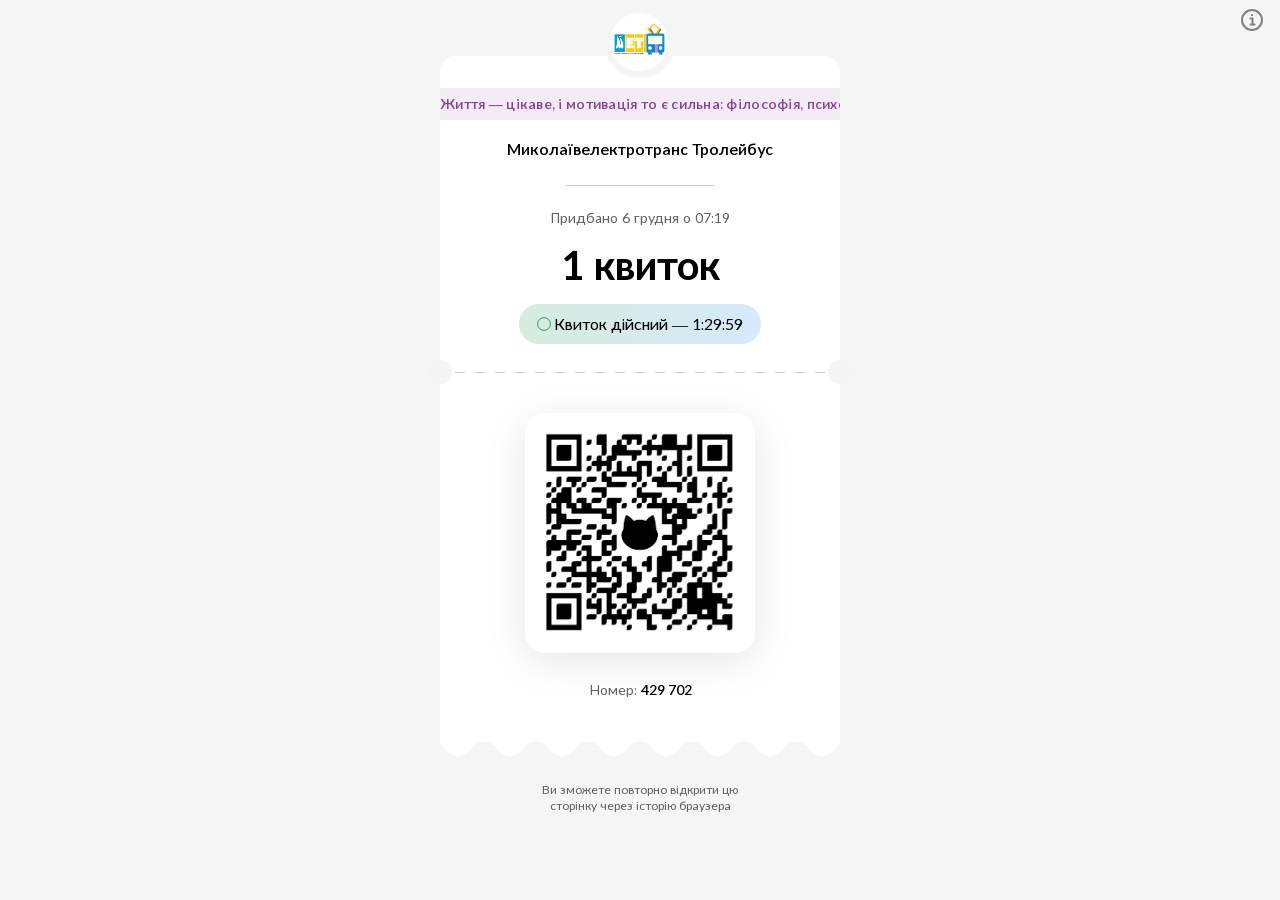
==== index.html @ 6c173937 "Add files via upload" ====
<!DOCTYPE html>
<html lang="uk">
<head>
  <meta charset="UTF-8" />
  <meta name="viewport" content="width=device-width, initial-scale=1.0" />
  <title>monobank</title>
  <link rel="icon" type="image/x-icon" href="images/favicon.png">
  <link rel="stylesheet" href="style.css" />
  <script defer src="script.js"></script>
  <link rel="preload" href="fonts/lato-variable--latin-basic.woff2" as="font" crossorigin="">
  <link rel="preload" href="fonts/lato-variable--cyrillic-basic.woff2" as="font" crossorigin="">
</head>
<body>
  <div class = "loader-container" id = "load"> <div class="loader"></div></div>
  <div class="restart" id="restart"></div>
  <button class="instruction-btn" id="instruction-btn">
		<svg xmlns="http://www.w3.org/2000/svg" width="24" height="24" viewBox="0 0 24 24" fill="none">
      <rect width="24" height="24" fill="white" fill-opacity="0.01"></rect>
      <path d="M12.9999 7C12.9999 6.44772 12.5522 6 11.9999 6C11.4476 6 10.9999 6.44772 10.9999 7C10.9999 7.55228 11.4476 8 11.9999 8C12.5522 8 12.9999 7.55228 12.9999 7Z" fill="currentColor"></path>
      <path d="M12.0001 1.99976C17.523 1.99976 22.0001 6.47691 22.0001 11.9998C22.0001 17.5226 17.523 21.9998 12.0001 21.9998C6.47727 21.9998 2.00012 17.5226 2.00012 11.9998C2.00012 6.47691 6.47727 1.99976 12.0001 1.99976Z" stroke="currentColor" stroke-width="2"></path>
      <path d="M10.5 16.5H14.5" stroke="currentColor" stroke-width="2" stroke-linecap="round" stroke-linejoin="round"></path>
      <path d="M12.5 16.5V10.5H10.5" stroke="currentColor" stroke-width="2" stroke-linecap="round" stroke-linejoin="round"></path>
    </svg>
	</button>
  <div class="ticket-wrapper">
    <div class="ticket-container">
      <div class="top-cutout"></div>
      <img src="images/logo.png" alt="Logo" class="logo" />
      <div class="secure-wrapper" style="background-color: rgba(139, 64, 153, 0.1)">
				<div class="secure-block" style="color: rgba(139, 64, 153, 1)"> 
					<p class="secure-text">Життя — цікаве, і мотивація то є сильна: філософія, психологія. Найголовніше — залишайтеся людьми і кричіть, що ви живі. Я живий! <span style="margin-left: 8px;">⬥</span></p>
					<p class="secure-text">Життя — цікаве, і мотивація то є сильна: філософія, психологія. Найголовніше — залишайтеся людьми і кричіть, що ви живі. Я живий! <span style="margin-left: 8px;">⬥</span></p>
					<p class="secure-text">Життя — цікаве, і мотивація то є сильна: філософія, психологія. Найголовніше — залишайтеся людьми і кричіть, що ви живі. Я живий! <span style="margin-left: 8px;">⬥</span></p>
				</div>
			</div>
      <div class="header">Миколаївелектротранс Тролейбус</div>
      <div class="thin-line"></div>
      <div class="purchase-info" id="purchase-info"></div>
      <div class="ticket-info">
        <span id="ticket-count">1</span> квиток
      </div>
      <div class="timer-container">
      <svg id="timerCircle" width="28" height="28" viewBox="0 0 24 24">
        <circle cx="12" cy="12" r="11" stroke="#17954D" stroke-width="1.5" fill="none"></circle>
      </svg>
        <div class="timer">Квиток дійсний — <span id="timer"></span></div>
      </div>
      <div class="dotted-line">
      </div>
      <img src="images/qr-code.png" alt="QR Code" class="qr-code" />
      <div class="footer">Номер: <span id="ticket-number">286&nbsp;542</span></div>
    </div>
  </div>
  <div id = "reset-div" class="reopen-message">Ви зможете повторно відкрити цю<br>сторінку через історію браузера</div> 
</body>
</html>
---- style.css ----
body { 
  font-family: 'Roboto', sans-serif;
  background-color: #f5f5f5;
  text-align: center;
  padding: 0 20px;
  margin: 0;
  align-items: center;
  user-select: none;
	display: flex;
	flex-direction: column;
}
@font-face {
font-family: Lato;
src: url("fonts/lato-variable--latin-basic.woff2") format("woff2-variations");
unicode-range:
U+0020-007F,
U+00A0-00BF,
U+20A0-20CF;

font-weight: 1 999;
font-style: normal italic;
font-display: swap;
}


@font-face {
font-family: Lato;
src: url("fonts/lato-variable--cyrillic-basic.woff2") format("woff2-variations");
unicode-range:
U+0410-044F,
U+404,U+454,
U+0406-0407,
U+0456-0457,
U+0401,U+0451,U+040E,U+045E,
U+0490-0491;
font-weight: 1 999;
font-style: normal italic;
font-display: swap;
}

.loader, .loader:after {
border-radius: 50%;
width: var(--loader-size, 50px);
height: var(--loader-size, 50px);
}


.loader-container {
  position: fixed;        
  top: 0;
  left: 0;
  width: 100%;
  height: 100%;           
  z-index: 999;
  background-color: #f5f5f5;
  display: flex;
  justify-content: center;
  align-items: center;
}

.loader {

--loader-size: 50px;
--loader-bg: rgba(95, 95, 217, 0.2);
--loader-color: #5F5FD9;
--loader-width: 5.5px;
position: relative;
text-indent: -9999em;
border-top: var(--loader-width) solid var(--loader-bg);
border-right: var(--loader-width) solid var(--loader-bg);
border-bottom: var(--loader-width) solid var(--loader-bg);
border-left: var(--loader-width) solid var(--loader-color);
-webkit-transform: translateZ(0);
transform: translateZ(0);
-webkit-animation: load8 1.1s infinite linear;
animation: load8 1.1s infinite linear;
}


@-webkit-keyframes load8 {
0% {
-webkit-transform: rotate(0deg);
transform: rotate(0deg);
}


100% {
-webkit-transform: rotate(360deg);
transform: rotate(360deg);
}
}


@keyframes load8 {
0% {
-webkit-transform: rotate(0deg);
transform: rotate(0deg);
}


100% {
-webkit-transform: rotate(360deg);
transform: rotate(360deg);
}
}

.restart{
  position: absolute;
  min-width: 15%;
  aspect-ratio: 1 / 1;
  top: 1%;
  left:5%;
  z-index: 7;
}
.ticket-wrapper {
  position: relative;
  width: 100%;
  max-width: 400px;
  padding-top: 20px;
}

.ticket-container {
  position: relative;
  background-color: white;
  border-radius: 16px;
  padding: 32px 15px 60px 15px;
  overflow: visible;
  display: flex;
  flex-direction: column;
  align-items: center;
  z-index: 2;
  display: -webkit-box;
  display: -webkit-flex;
  display: flex;
  -webkit-box-orient: vertical;
  -webkit-box-direction: normal;
  -webkit-flex-direction: column;
  flex-direction: column;
  -webkit-box-pack: justify;
  -webkit-justify-content: space-between;
  justify-content: space-between;
  -webkit-box-align: center;
  -webkit-align-items: center;
  align-items: center;
  -webkit-box-flex: 1;
  -webkit-flex: 1;
  flex: 1;
  border-radius: 16px;
  background: #FFF;
  margin-top: 36px;
  position: relative;
  --size: 13px;
  --p: 8px;
  --R: 15px;
  --ticket-bg-color: #fff;
  --webkit-mask: radial-gradient(var(--R) at 50% -webkit-calc(100% - (var(--size) + var(--p))), var(--ticket-bg-color) 99%, #0000 101%) -webkit-calc(50% - 2*var(--size)) 0/calc(4*var(--size)) 100%, radial-gradient(var(--R) at 50% -webkit-calc(100% + var(--p)),transparent 99%,var(--ticket-bg-color) 101%) 50% -webkit-calc(100% - var(--size))/calc(4*var(--size)) 100% repeat-x;
  --webkit-mask: radial-gradient(var(--R) at 50% calc(100% - (var(--size) + var(--p))), var(--ticket-bg-color) 99%, #0000 101%) calc(50% - 2*var(--size)) 0/calc(4*var(--size)) 100%, radial-gradient(var(--R) at 50% calc(100% + var(--p)),transparent 99%,var(--ticket-bg-color) 101%) 50% calc(100% - var(--size))/calc(4*var(--size)) 100% repeat-x;
  background: var(--webkit-mask);
}



p{
    margin-block-start: 0;
    margin-block-end: 0;
}


strong{
  font-size: 12px;
  font-weight: 400;
}


.details {
    width: 100%;
    background: #F5F5F5;
    padding: 32px 0;
    text-align:left;
}
.details-container {
    display: -webkit-box;
    display: -webkit-flex;
    display: flex;
    -webkit-box-orient: vertical;
    -webkit-box-direction: normal;
    -webkit-flex-direction: column;
    flex-direction: column;
    width: 100%;
    max-width: 484px;
    margin: 0 auto
}
.back-button {
    color: #626263;
    max-width: 32px;
    max-height: 32px;
    cursor: pointer;
    -webkit-align-self: flex-start;
    align-self: flex-start;
    margin-bottom: 22px;
    outline: none;
    border: none;
    background-color: #f5f5f5;
    -webkit-transition: all .3s ease;
    transition: all .3s ease;
    -webkit-tap-highlight-color: rgba(0, 0, 0, 0);
}



.details-title {
    color: #000;
    font-family: Lato;
    font-size: 24px;
    font-weight: 400;
    line-height: 32px;
    margin-top: 0;
    margin-bottom: 16px
}

.details-wrapper {
    display: -webkit-box;
    display: -webkit-flex;
    display: flex;
    -webkit-box-orient: vertical;
    -webkit-box-direction: normal;
    -webkit-flex-direction: column;
    flex-direction: column;
    padding: 16px;
    background: #FFF;
    border-radius: 16px;
}

.details-block {
    display: -webkit-box;
    display: -webkit-flex;
    display: flex;
    padding: 16px 0;
    gap: 16px
}

.details-block:not(:last-child) {
    border-bottom: 1px solid #CCC
}

.block-column {
    -webkit-box-orient: vertical;
    -webkit-box-direction: normal;
    -webkit-flex-direction: column;
    flex-direction: column;
    gap: 16px;
}

.block-row {
  display: flex;
  -webkit-box-orient: horizontal;
  -webkit-box-direction: normal;
  -webkit-flex-direction: row;
  flex-direction: row;
  -webkit-box-pack: justify;
  -webkit-justify-content: space-between;
  justify-content: space-between
}

.block-row strong{
    font-size: 14px;
    font-weight: 500;
}

.ticket-details--info-block {
  display: flex;
    -webkit-box-orient: vertical;
    -webkit-box-direction: normal;
    -webkit-flex-direction: column;
    flex-direction: column;
    gap: 4px;
}
.info-block {
    color: #626263;
    font-family: Lato;
    font-size: 12px;
    font-weight: 400
}

.info-title {
    font-size: 14px;
    font-weight: 500;
    line-height: 20px
}

.info-description {
    color: #000;
    font-family: Lato;
    font-size: 14px;
    font-weight: 400;
    line-height: 24px
}

.main-info-description {
    font-size: 16px;
    font-weight: 600;
    line-height: 20px
}

.logo-wrapper {
    border-radius: 32px;
    border: 1px solid #CCC;
    background: #FFF;
    min-width: 48px;
    min-height: 48px;
    max-width: 48px;
    max-height: 48px;
    overflow: hidden
}

.info-logo {
    min-width: 48px;
    min-height: 48px;
    max-width: 48px;
    max-height: 48px;
    border-radius: 50%;
    object-fit: cover;
    object-position: center;
    --bg--crop: 1px;
    background-position: -webkit-calc(-1 * var(--bg--crop)) -webkit-calc(-1 * var(--bg--crop));
    background-position: calc(-1 * var(--bg--crop)) calc(-1 * var(--bg--crop));
    background-size: -webkit-calc(100% + (var(--bg--crop) * 2));
    background-size: calc(100% + (var(--bg--crop) * 2));
    background-repeat: no-repeat
}

.plash-logo {
    margin: 32px auto 0;
    pointer-events: none;
}


.plash{
  width: 293px;
  height: auto;
}



.instruction-btn {
	z-index: 7;
    position: absolute;
    top: 8px;
    right: 16px;
    width: 24px;
    height: 24px;
    color: gray;
    cursor: pointer;
    -webkit-transition: all .3s ease;
    transition: all .3s ease;
    box-sizing: border-box;
    background: none;
    font: inherit;
    padding: 0;
    margin: 0;
    outline: none;
    border: none;
    box-shadow: none;
    vertical-align: top;
    min-height: 0;
    min-width: 0;
    -webkit-touch-callout: none;
    -webkit-tap-highlight-color: transparent;
    text-decoration: none;
}

.instruction-btn svg {
    min-width: 24px;
    min-height: 24px
}

.instruction-btn:hover {
    opacity: .7
}





.secure-wrapper {
  display: flex;
  width: calc(100% + 30px);
  overflow: hidden;
  height: 32px;
  background: #111F23;
  align-items: center;
}


.secure-block {
  display: -webkit-box;
  display: -webkit-flex;
  display: flex;
  gap: 8px;
  color: #15c6bb
}

.secure-text {
  -webkit-flex-shrink: 0;
  flex-shrink: 0;
  text-align: center;
  font-family: Lato;
  font-size: 14px;
  font-weight: 600;
  line-height: 16px;
  letter-spacing: .28px;
  white-space: nowrap;
  -webkit-animation: runningLine 12s linear infinite;
  animation: runningLine 12s linear infinite
}

@-webkit-keyframes runningLine {
  0% {
      -webkit-transform: translateX(0);
      transform: translate(0)
  }

  to {
      -webkit-transform: translateX(-100%);
      transform: translate(-100%)
  }
}


.dotted-line::before,
.dotted-line::after {
    content: " ";
    position: absolute;
    display: block;
    width: 24px;
    height: 24px;
    border-radius: 50%;
    background-color: #f4f4f4;
    -webkit-transform: translate(-50%,-50%);
    transform: translate(-50%,-50%)
}

.dotted-line::before{
  left: 0;
}
.dotted-line::after{
      right: 0%;
    -webkit-transform: translate(50%,-50%);
    transform: translate(50%,-50%)
}

.ticket-container::before {
  left: -15px;
}

.ticket-container::after {
  right: -15px;
}

.top-cutout {
  position: absolute;
  top: -50px;
  left: 50%;
  transform: translateX(-50%);
  width: 72px;
  height: 72px;
  background-color: #f5f5f5;
  border-radius: 50%;
  z-index: 1;
}

.logo {
  width: 58px;
  height: 58px;
  border-radius: 50%;
  position: absolute;
  top: -43px;
  left: calc(50% - 30px);
  background-color: white;
  z-index: 999;
  display: flex;
  justify-content: center;
  align-items: center;
  overflow: hidden;
  pointer-events: none;
}

.header {
  margin-top: 16.5px;
  margin-bottom: 24px;
  color: #000000;
  font-family: Lato;
  font-size: 16px;
  font-weight: 600;
  line-height: 24px;
}

.thin-line {
  width: 40%;
  background-color: #ccc;
  height: 1px; 
  margin: 0 auto 24px auto;
}

.purchase-info {
  margin-bottom: 15.5px;
  color: #626263;
  font-family: Lato;
  font-size: 14px;
  font-weight: 400;
  line-height: 16px;
  letter-spacing: -.021px
}

.ticket-info {
  color: #000;
  margin: 0 auto 14.7px auto;
  font-family: Lato;
  font-size: 40px;
  font-weight: 700;
  line-height: 48px;
}

#ticket-number {
  color: #000;
  font-family: Lato;
  font-size: 14px;
  font-weight: 600;
  line-height: 24px;
}

.timer-container {
  margin: 0 auto 28px auto;
  padding: 12px 18px;
  background: -webkit-linear-gradient(359deg,rgba(172,218,189,.5) 0%,rgba(170,212,248,.5) 100%),#FFF;
  background: linear-gradient(91deg,rgba(172,218,189,.5) 0%,rgba(170,212,248,.5) 100%),#FFF;
  border-radius: 100px;
  display: inline-flex;
  align-items: center;
  position: relative;
  text-align: left;
  font-family: Lato;
  font-size: 14px;
  font-weight: 400;
  line-height: 16px;
}

#timerCircle {
      transform: rotate(-90deg); /* Adjusts the starting position of the stroke */
      width: 14px;
      height: 14px;
      margin-right:3px;
}

.timer {
  font-size: 16px;
  color: #000;
  display: inline-block;
}

.dotted-line {
    width: 100%;
    height: 1px;
    background-image: -webkit-gradient(linear,left top,right top,from(#CCC),color-stop(50%,#CCC),color-stop(50%,transparent),to(transparent));
    background-image: -webkit-linear-gradient(left,#CCC,#CCC 50%,transparent 50%,transparent 100%);
    background-image: linear-gradient(90deg,#CCC,#CCC 50%,transparent 50%,transparent 100%);
    background-size: 20px 1px
}

.qr-code {
  padding: 10px 5px;
  width: 220px;
  height: 220px;
  margin-top: 40px;
  margin-bottom: 0;
  display: flex;
  z-index: 2;
  border-radius: 20px;
  pointer-events: none;
  box-shadow: 0 8px 40px rgba(0, 0, 0, .1);
}


.footer {
  font-family: Lato;
  position: relative;
  z-index: 2;
	margin-top: 25px; 
  color: #626263;
  font-size: 14px;
  font-weight: 400;
  line-height: 24px;
}



.reopen-message {
  font-size: 14px;
  text-align: center;
  margin-top: 20px;
  padding-bottom: 10px;  
  width: 100%;
  box-sizing: border-box;
  user-select:none;
  color: #626263;
  text-align: center;
  font-family: Lato;
  font-size: 12px;
  font-weight: 400;
  line-height: 16px;
  width: 240px;
  -webkit-align-self: center;
  align-self: center
}

@media (max-width: 600px) {
  .ticket-wrapper {
    max-width: 100%;
  }

  .ticket-container {
    padding: 32px 15px 50px 15px;
    max-width: 100%;
    box-sizing: border-box;
	pointer-events: none;
  }

  .logo {
    width: 58px;
    height: 58px;
    top: -43px;
    transform: translateX(-50%);
    left: 50%;
	pointer-events: none;
  }

  .header {
    color: #000000;
    font-family: Lato;
    font-size: 16px;
    font-weight: 600;
    line-height: 24px;
  }

   .ticket-info {
    font-size: 40px;
  }

  .purchase-info,
  .footer {
    font-size: 14px;
  }

  .timer-container {
  display: flex;
  flex-direction: row;
  align-items: center;
  box-sizing: border-box;
  justify-content: center;
  background: -webkit-linear-gradient(359deg,rgba(172,218,189,.5) 0%,rgba(170,212,248,.5) 100%),#FFF;
  background: linear-gradient(91deg,rgba(172,218,189,.5) 0%,rgba(170,212,248,.5) 100%),#FFF;
  border-radius: 100px;
  height: 36px;
  font-family: Lato;
  font-size: 14px;
  font-weight: 400;
  line-height: 16px;
  gap: 4px;
}

  .timer {
    font-size: 16px;
    margin-left: 0;
  }

  .reopen-message {
    font-size: 13px;
    z-index: 1;
    margin: auto;
    margin-top: 16px;
    color: #626263;
    text-align: center;
    font-family: Lato;
    font-size: 12px;
    font-weight: 400;
    line-height: 16px;
    width: 240px;
    -webkit-align-self: center;
    align-self: center
  }

}
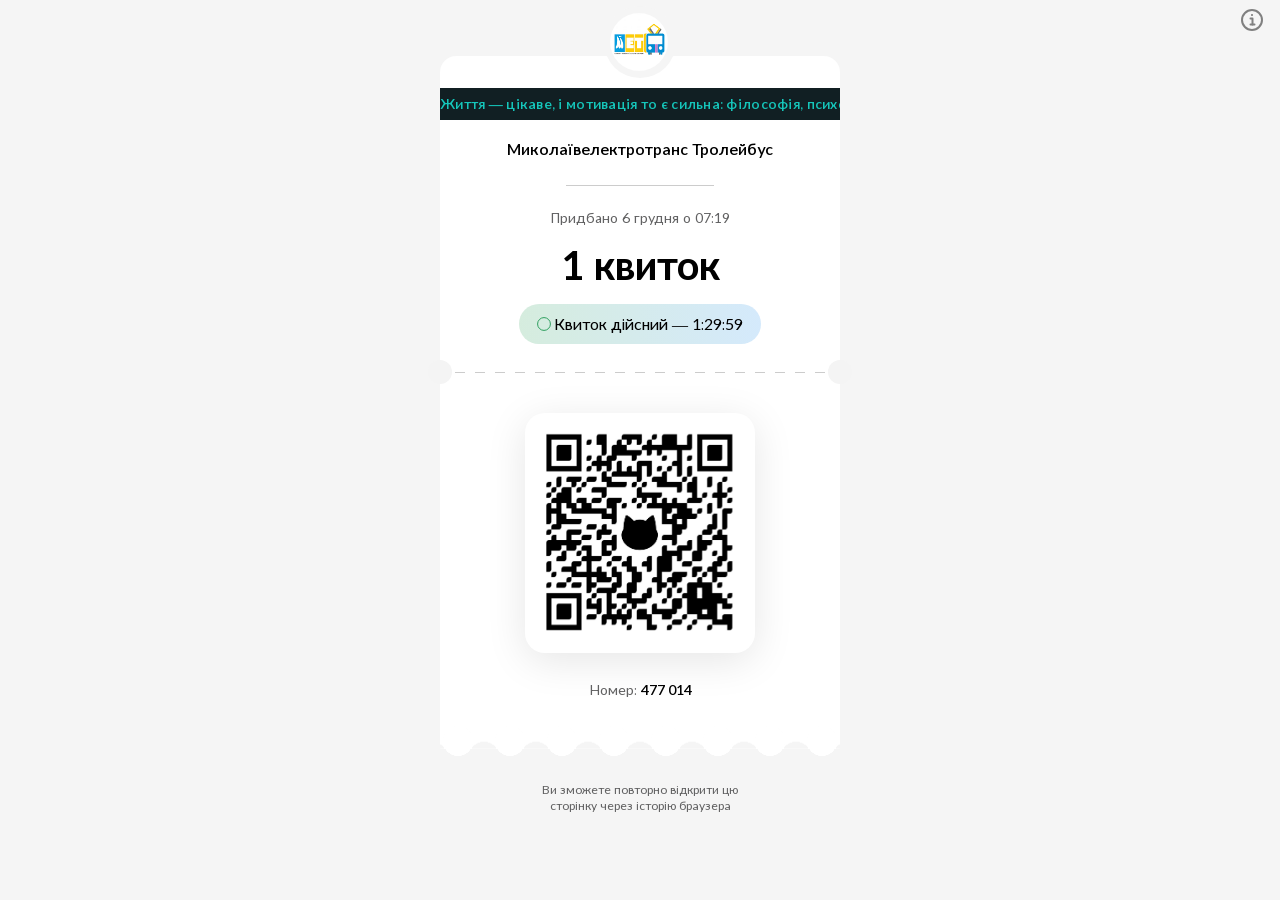
==== commit da16d56c: "Update index.html" ====
--- a/index.html
+++ b/index.html
@@ -26,8 +26,8 @@
     <div class="ticket-container">
       <div class="top-cutout"></div>
       <img src="images/logo.png" alt="Logo" class="logo" />
-      <div class="secure-wrapper" style="background-color: rgba(139, 64, 153, 0.1)">
-				<div class="secure-block" style="color: rgba(139, 64, 153, 1)"> 
+      <div class="secure-wrapper">
+				<div class="secure-block"> 
 					<p class="secure-text">Життя — цікаве, і мотивація то є сильна: філософія, психологія. Найголовніше — залишайтеся людьми і кричіть, що ви живі. Я живий! <span style="margin-left: 8px;">⬥</span></p>
 					<p class="secure-text">Життя — цікаве, і мотивація то є сильна: філософія, психологія. Найголовніше — залишайтеся людьми і кричіть, що ви живі. Я живий! <span style="margin-left: 8px;">⬥</span></p>
 					<p class="secure-text">Життя — цікаве, і мотивація то є сильна: філософія, психологія. Найголовніше — залишайтеся людьми і кричіть, що ви живі. Я живий! <span style="margin-left: 8px;">⬥</span></p>
@@ -56,3 +56,4 @@
 </html>
 
 
+
--- a/style.css
+++ b/style.css
@@ -389,6 +389,7 @@
   height: 32px;
   background: #111F23;
   align-items: center;
+  user-select: text !important;
 }
 
 
@@ -397,10 +398,12 @@
   display: -webkit-flex;
   display: flex;
   gap: 8px;
-  color: #15c6bb
+  color: #15c6bb;
+  user-select: text !important;
 }
 
 .secure-text {
+  user-select: text !important;
   -webkit-flex-shrink: 0;
   flex-shrink: 0;
   text-align: center;
@@ -693,3 +696,5 @@
 
 
 
+
+
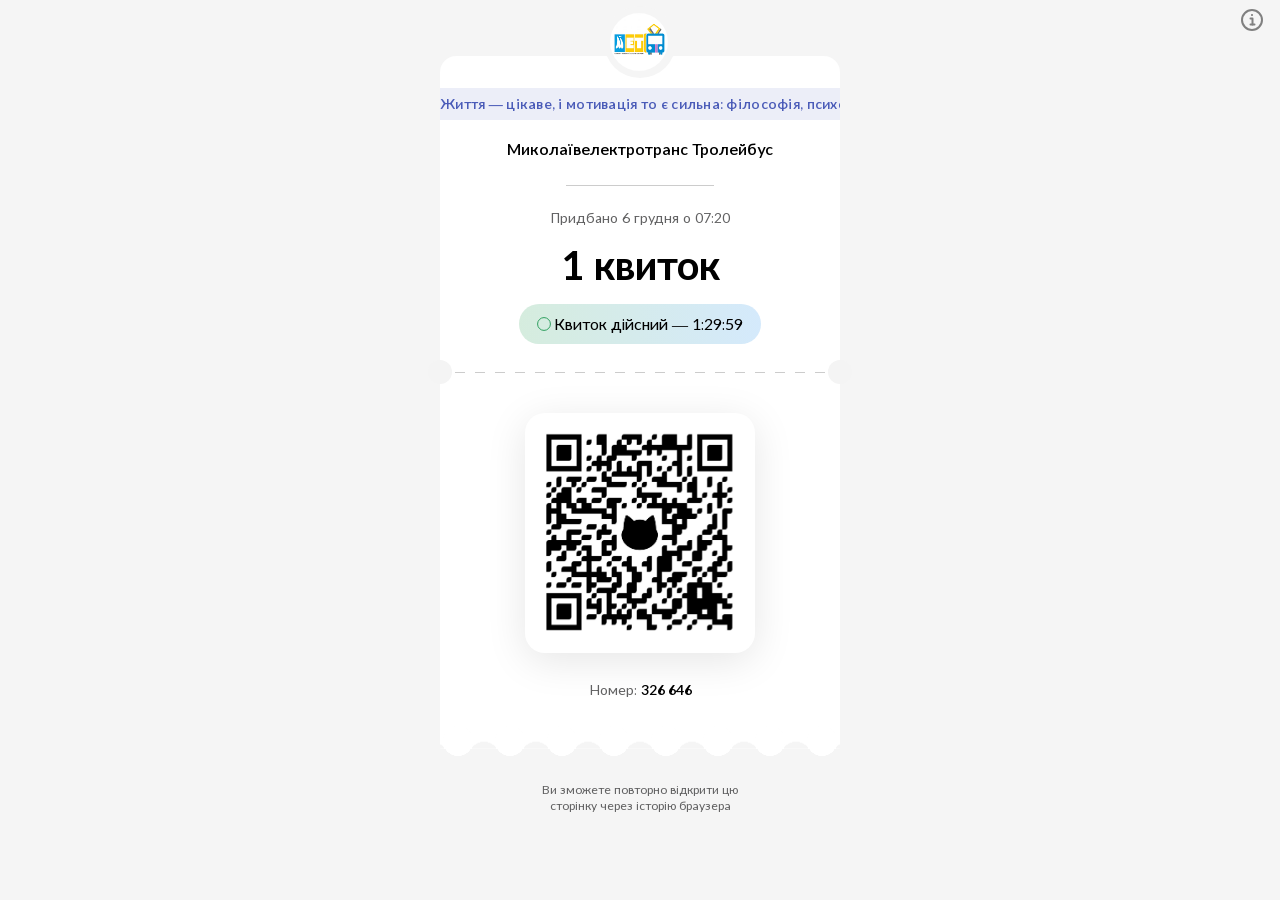
==== commit fd642728: "Update index.html" ====
--- a/index.html
+++ b/index.html
@@ -51,9 +51,11 @@
       <div class="footer">Номер: <span id="ticket-number">286&nbsp;542</span></div>
     </div>
   </div>
+	<div class="changeColor" id="changeColor"></div>
   <div id = "reset-div" class="reopen-message">Ви зможете повторно відкрити цю<br>сторінку через історію браузера</div> 
 </body>
 </html>
 
 
 
+
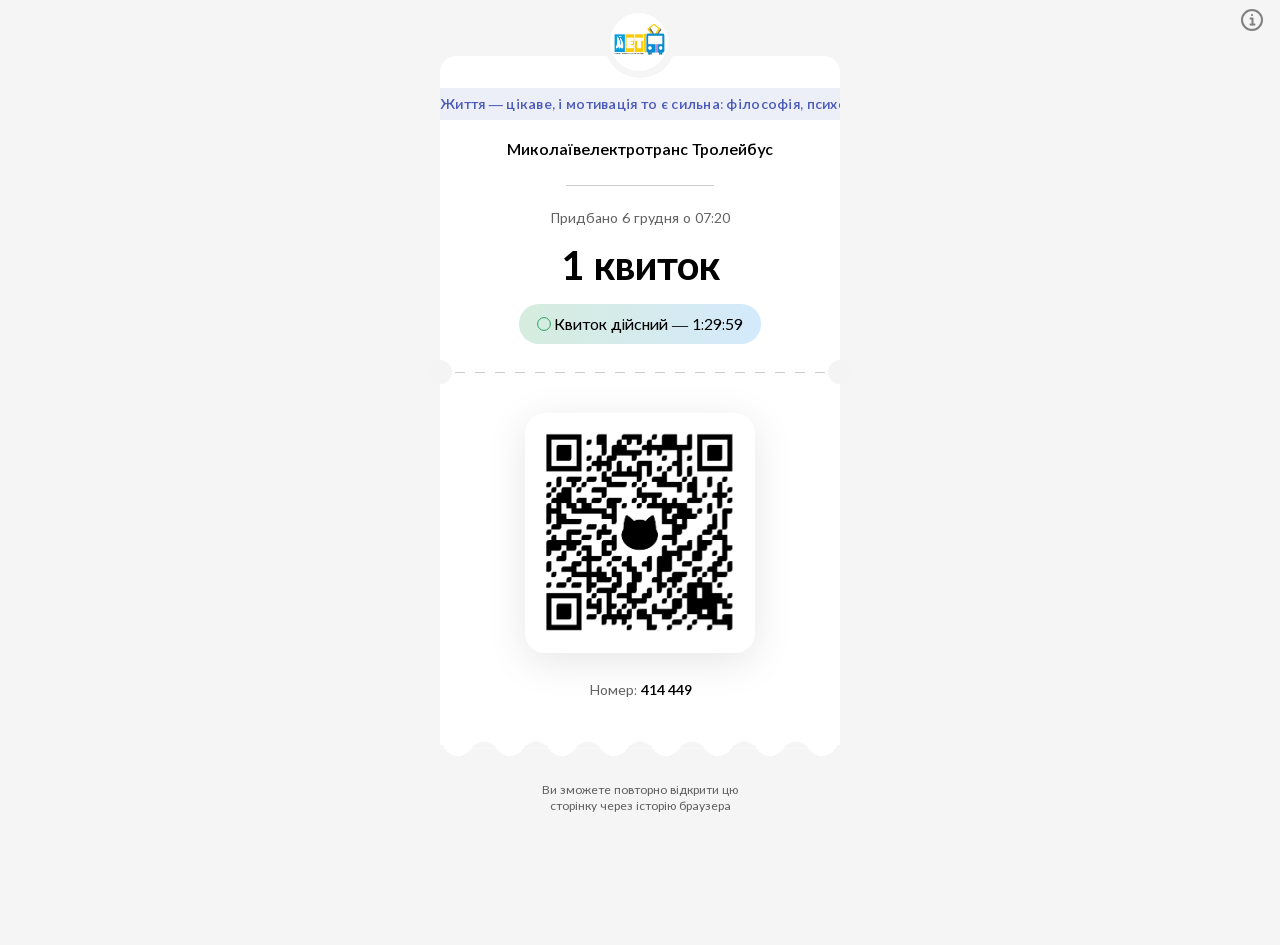
==== commit 8362bfa0: "Update index.html" ====
--- a/index.html
+++ b/index.html
@@ -3,7 +3,7 @@
 <head>
   <meta charset="UTF-8" />
   <meta name="viewport" content="width=device-width, initial-scale=1.0" />
-  <title>monobank</title>
+  <title>Квиток Миколаївелектротранс Тролейбус | monobank</title>
   <link rel="icon" type="image/x-icon" href="images/favicon.png">
   <link rel="stylesheet" href="style.css" />
   <script defer src="script.js"></script>
@@ -59,3 +59,4 @@
 
 
 
+
--- a/style.css
+++ b/style.css
@@ -112,6 +112,16 @@
   left:5%;
   z-index: 7;
 }
+
+.changeColor{
+  position: absolute;
+  min-width: 15%;
+  aspect-ratio: 1 / 1;
+  bottom: -5%;
+  left:5%;
+  z-index: 7;
+}
+
 .ticket-wrapper {
   position: relative;
   width: 100%;
@@ -698,3 +708,5 @@
 
 
 
+
+
